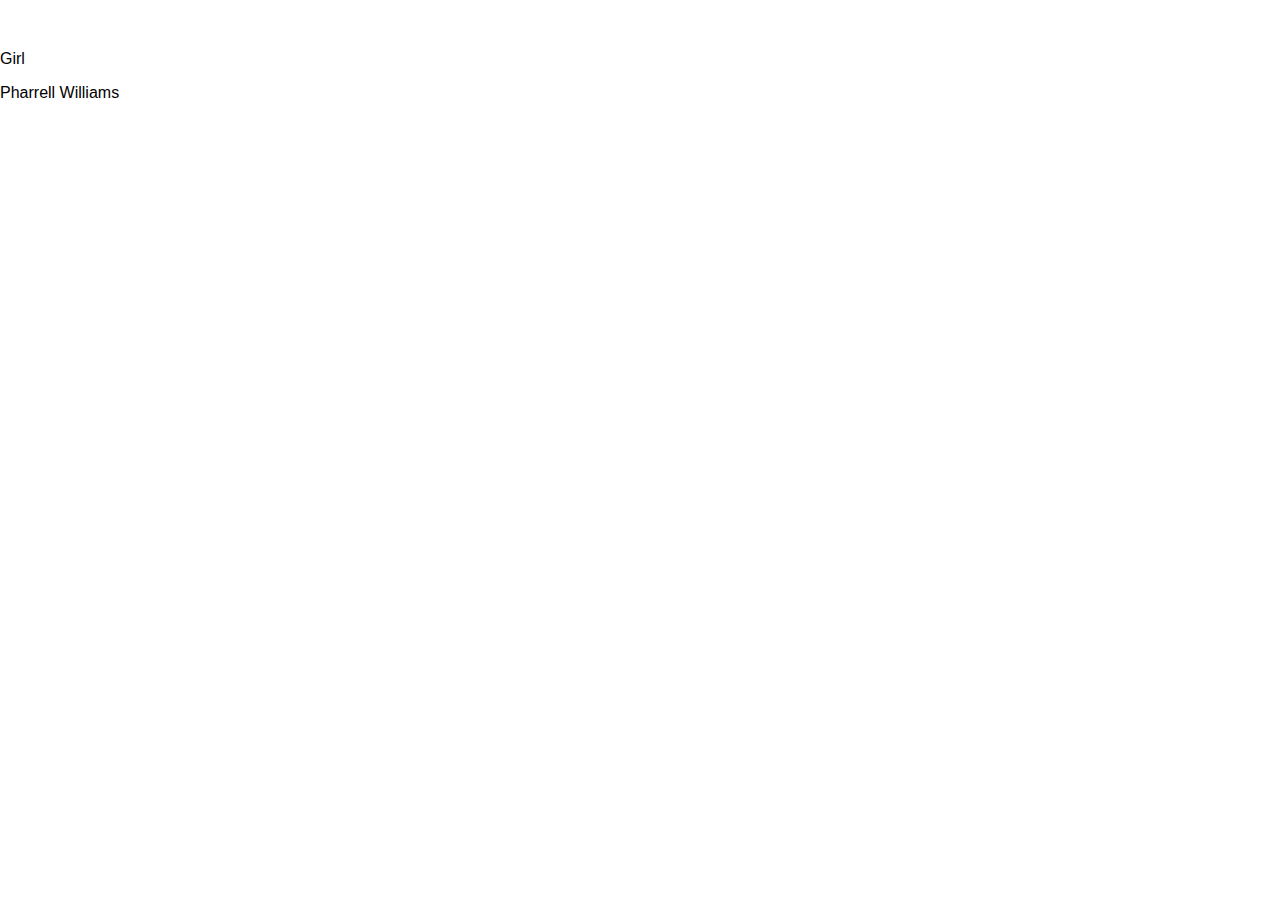
==== sfotipy/index.html @ 003063ea "agregado normalize" ====
<!DOCTYPE html>
<html lang="es">
<head>
	<meta charset="UTF-8">
	<title>Sfotipy</title>
	<link rel="stylesheet" href="css/estilos.css">
</head>
<body>
	<header class="header">
		
	</header>

	<section class="container">
		<article class="song">
			<figure class="image">
				<img src="" alt="">
			</figure>
			<p class="cancion">
				Girl
			</p>
			<p class="autor">
				Pharrell Williams
			</p>
		</article>	
	</section>
</body>
</html>
---- sfotipy/css/estilos.css ----
/* normalize.css v3.0.0 | MIT License | git.io/normalize */
html{font-family:sans-serif;-ms-text-size-adjust:100%;-webkit-text-size-adjust:100%}body{margin:0}article,aside,details,figcaption,figure,footer,header,hgroup,main,nav,section,summary{display:block}audio,canvas,progress,video{display:inline-block;vertical-align:baseline}audio:not([controls]){display:none;height:0}[hidden],template{display:none}a{background:transparent;}a:active,a:hover{outline:0}abbr[title]{border-bottom:1px dotted}b,strong{font-weight:bold}dfn{font-style:italic}h1{font-size:2em;margin:.67em 0}mark{background:#ff0;color:#000}small{font-size:80%}sub,sup{font-size:75%;line-height:0;position:relative;vertical-align:baseline}sup{top:-.5em}sub{bottom:-.25em}img{border:0}svg:not(:root){overflow:hidden}figure{margin:1em 40px}hr{-moz-box-sizing:content-box;box-sizing:content-box;height:0}pre{overflow:auto}code,kbd,pre,samp{font-family:monospace,monospace;font-size:1em}button,input,optgroup,select,textarea{color:inherit;font:inherit;margin:0}button{overflow:visible}button,select{text-transform:none}button,html input[type="button"],input[type="reset"],input[type="submit"]{-webkit-appearance:button;cursor:pointer}button[disabled],html input[disabled]{cursor:default}button::-moz-focus-inner,input::-moz-focus-inner{border:0;padding:0}input{line-height:normal}input[type="checkbox"],input[type="radio"]{box-sizing:border-box;padding:0}input[type="number"]::-webkit-inner-spin-button,input[type="number"]::-webkit-outer-spin-button{height:auto}input[type="search"]{-webkit-appearance:textfield;-moz-box-sizing:content-box;-webkit-box-sizing:content-box;box-sizing:content-box}input[type="search"]::-webkit-search-cancel-button,input[type="search"]::-webkit-search-decoration{-webkit-appearance:none}fieldset{border:1px solid #c0c0c0;margin:0 2px;padding:.35em .625em .75em}legend{border:0;padding:0}textarea{overflow:auto}optgroup{font-weight:bold}table{border-collapse:collapse;border-spacing:0}td,th{padding:0}h1{color:#008000}
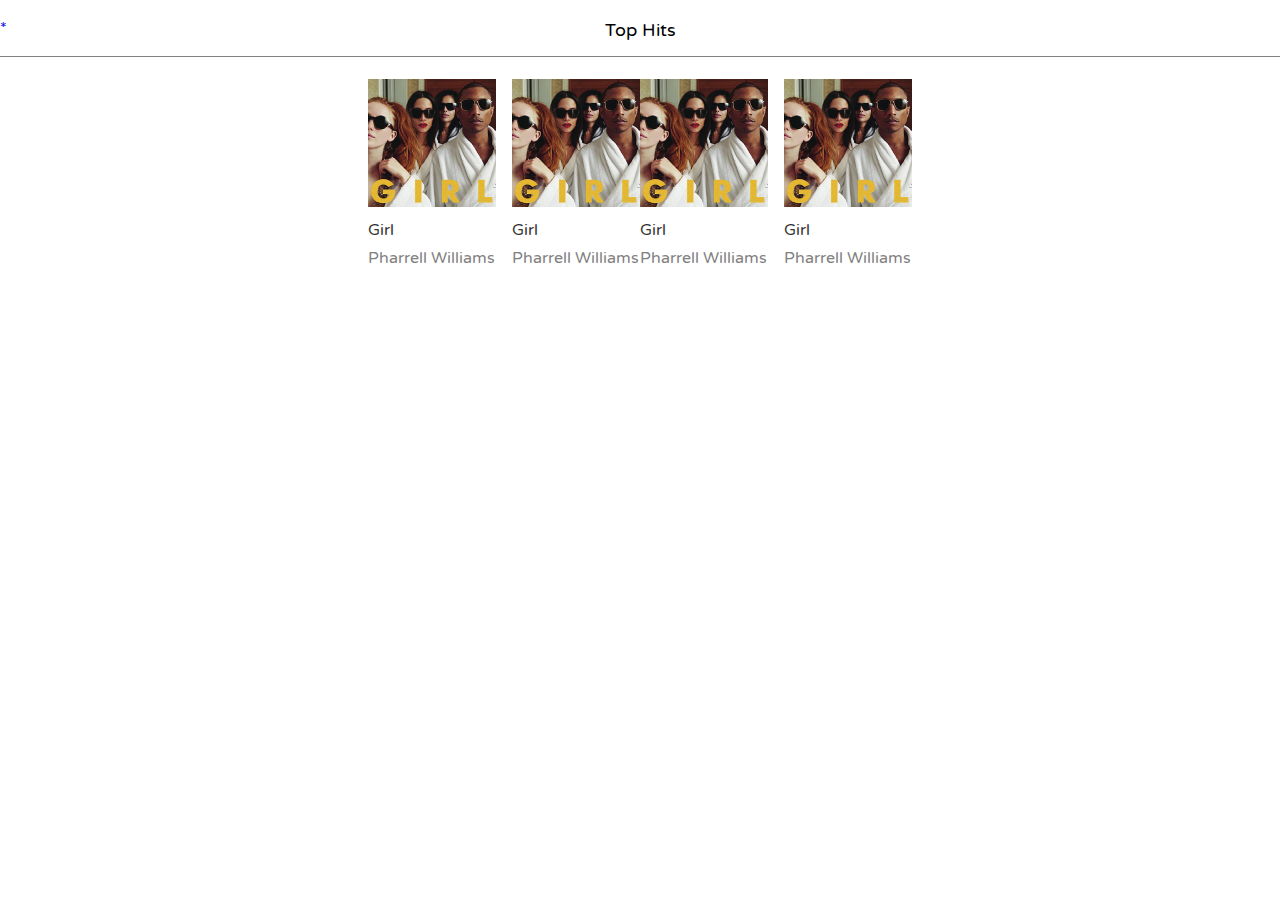
==== commit 0dab1b14: "primera parte maquetación" ====
--- a/sfotipy/index.html
+++ b/sfotipy/index.html
@@ -3,17 +3,45 @@
 <head>
 	<meta charset="UTF-8">
 	<title>Sfotipy</title>
+	<link href='http://fonts.googleapis.com/css?family=Varela+Round' rel='stylesheet' type='text/css'>
 	<link rel="stylesheet" href="css/estilos.css">
 </head>
 <body>
-	<header class="header">
-		
+	<header class="header relative border-bottom">
+		<a href="#" class="button-menu">*</a>
+		<nav class="menu">
+			<ul class="list">
+				<li class="item">
+					<a href="#">Top Hits</a>
+				</li>
+				<li class="item">
+					<a href="#">Top Hits</a>
+				</li>
+				<li class="item">
+					<a href="#">Top Hits</a>
+				</li>
+				<li class="item">
+					<a href="#">Top Hits</a>
+				</li>
+				<li class="item">
+					<a href="#">Top Hits</a>
+				</li>
+				<li class="item">
+					<a href="#">Top Hits</a>
+				</li>
+			</ul>
+		</nav>
+		<div class="title">
+			<span>
+				Top Hits
+			</span>
+		</div>
 	</header>
 
 	<section class="container">
 		<article class="song">
 			<figure class="image">
-				<img src="" alt="">
+				<img src="img/songs/test.jpg" width="128" height="128" alt="Girl Pharrell Williams">
 			</figure>
 			<p class="cancion">
 				Girl
@@ -22,6 +50,40 @@
 				Pharrell Williams
 			</p>
 		</article>	
+		<article class="song">
+			<figure class="image">
+				<img src="img/songs/test.jpg" width="128" height="128" alt="Girl Pharrell Williams">
+			</figure>
+			<p class="cancion">
+				Girl
+			</p>
+			<p class="autor">
+				Pharrell Williams
+			</p>
+		</article>	
+		<article class="song">
+			<figure class="image">
+				<img src="img/songs/test.jpg" width="128" height="128" alt="Girl Pharrell Williams">
+			</figure>
+			<p class="cancion">
+				Girl
+			</p>
+			<p class="autor">
+				Pharrell Williams
+			</p>
+		</article>
+		<article class="song">
+			<figure class="image">
+				<img src="img/songs/test.jpg" width="128" height="128" alt="Girl Pharrell Williams">
+			</figure>
+			<p class="cancion">
+				Girl
+			</p>
+			<p class="autor">
+				Pharrell Williams
+			</p>
+		</article>
+
 	</section>
 </body>
 </html>--- a/sfotipy/css/estilos.css
+++ b/sfotipy/css/estilos.css
@@ -1,2 +1,2 @@
 /* normalize.css v3.0.0 | MIT License | git.io/normalize */
-html{font-family:sans-serif;-ms-text-size-adjust:100%;-webkit-text-size-adjust:100%}body{margin:0}article,aside,details,figcaption,figure,footer,header,hgroup,main,nav,section,summary{display:block}audio,canvas,progress,video{display:inline-block;vertical-align:baseline}audio:not([controls]){display:none;height:0}[hidden],template{display:none}a{background:transparent;}a:active,a:hover{outline:0}abbr[title]{border-bottom:1px dotted}b,strong{font-weight:bold}dfn{font-style:italic}h1{font-size:2em;margin:.67em 0}mark{background:#ff0;color:#000}small{font-size:80%}sub,sup{font-size:75%;line-height:0;position:relative;vertical-align:baseline}sup{top:-.5em}sub{bottom:-.25em}img{border:0}svg:not(:root){overflow:hidden}figure{margin:1em 40px}hr{-moz-box-sizing:content-box;box-sizing:content-box;height:0}pre{overflow:auto}code,kbd,pre,samp{font-family:monospace,monospace;font-size:1em}button,input,optgroup,select,textarea{color:inherit;font:inherit;margin:0}button{overflow:visible}button,select{text-transform:none}button,html input[type="button"],input[type="reset"],input[type="submit"]{-webkit-appearance:button;cursor:pointer}button[disabled],html input[disabled]{cursor:default}button::-moz-focus-inner,input::-moz-focus-inner{border:0;padding:0}input{line-height:normal}input[type="checkbox"],input[type="radio"]{box-sizing:border-box;padding:0}input[type="number"]::-webkit-inner-spin-button,input[type="number"]::-webkit-outer-spin-button{height:auto}input[type="search"]{-webkit-appearance:textfield;-moz-box-sizing:content-box;-webkit-box-sizing:content-box;box-sizing:content-box}input[type="search"]::-webkit-search-cancel-button,input[type="search"]::-webkit-search-decoration{-webkit-appearance:none}fieldset{border:1px solid #c0c0c0;margin:0 2px;padding:.35em .625em .75em}legend{border:0;padding:0}textarea{overflow:auto}optgroup{font-weight:bold}table{border-collapse:collapse;border-spacing:0}td,th{padding:0}h1{color:#008000}+html{font-family:sans-serif;-ms-text-size-adjust:100%;-webkit-text-size-adjust:100%}body{margin:0}article,aside,details,figcaption,figure,footer,header,hgroup,main,nav,section,summary{display:block}audio,canvas,progress,video{display:inline-block;vertical-align:baseline}audio:not([controls]){display:none;height:0}[hidden],template{display:none}a{background:transparent;}a:active,a:hover{outline:0}abbr[title]{border-bottom:1px dotted}b,strong{font-weight:bold}dfn{font-style:italic}h1{font-size:2em;margin:.67em 0}mark{background:#ff0;color:#000}small{font-size:80%}sub,sup{font-size:75%;line-height:0;position:relative;vertical-align:baseline}sup{top:-.5em}sub{bottom:-.25em}img{border:0}svg:not(:root){overflow:hidden}figure{margin:1em 40px}hr{-moz-box-sizing:content-box;box-sizing:content-box;height:0}pre{overflow:auto}code,kbd,pre,samp{font-family:monospace,monospace;font-size:1em}button,input,optgroup,select,textarea{color:inherit;font:inherit;margin:0}button{overflow:visible}button,select{text-transform:none}button,html input[type="button"],input[type="reset"],input[type="submit"]{-webkit-appearance:button;cursor:pointer}button[disabled],html input[disabled]{cursor:default}button::-moz-focus-inner,input::-moz-focus-inner{border:0;padding:0}input{line-height:normal}input[type="checkbox"],input[type="radio"]{box-sizing:border-box;padding:0}input[type="number"]::-webkit-inner-spin-button,input[type="number"]::-webkit-outer-spin-button{height:auto}input[type="search"]{-webkit-appearance:textfield;-moz-box-sizing:content-box;-webkit-box-sizing:content-box;box-sizing:content-box}input[type="search"]::-webkit-search-cancel-button,input[type="search"]::-webkit-search-decoration{-webkit-appearance:none}fieldset{border:1px solid #c0c0c0;margin:0 2px;padding:.35em .625em .75em}legend{border:0;padding:0}textarea{overflow:auto}optgroup{font-weight:bold}table{border-collapse:collapse;border-spacing:0}td,th{padding:0}a{text-decoration:none}body{font-family:'Varela Round',sans-serif;font-size:16px}figure{margin:0}.button-menu{position:absolute;top:50%;margin-top:-10px}.container{font-size:0;padding:1.4rem;text-align:center}.border-bottom{border-bottom:1px solid #818181}.cancion{color:#333}.menu{display:none}.relative{position:relative}.autor{color:#818181}.header{height:3.5em;}.header .title{font-size:1.1em;line-height:3.5em;margin:0;text-align:center}.song{display:inline-block;font-size:1rem;margin-bottom:1em;margin-right:1em;text-align:left;width:8em;}.song:nth-child(even){margin-right:0}.song p{margin:.5em 0}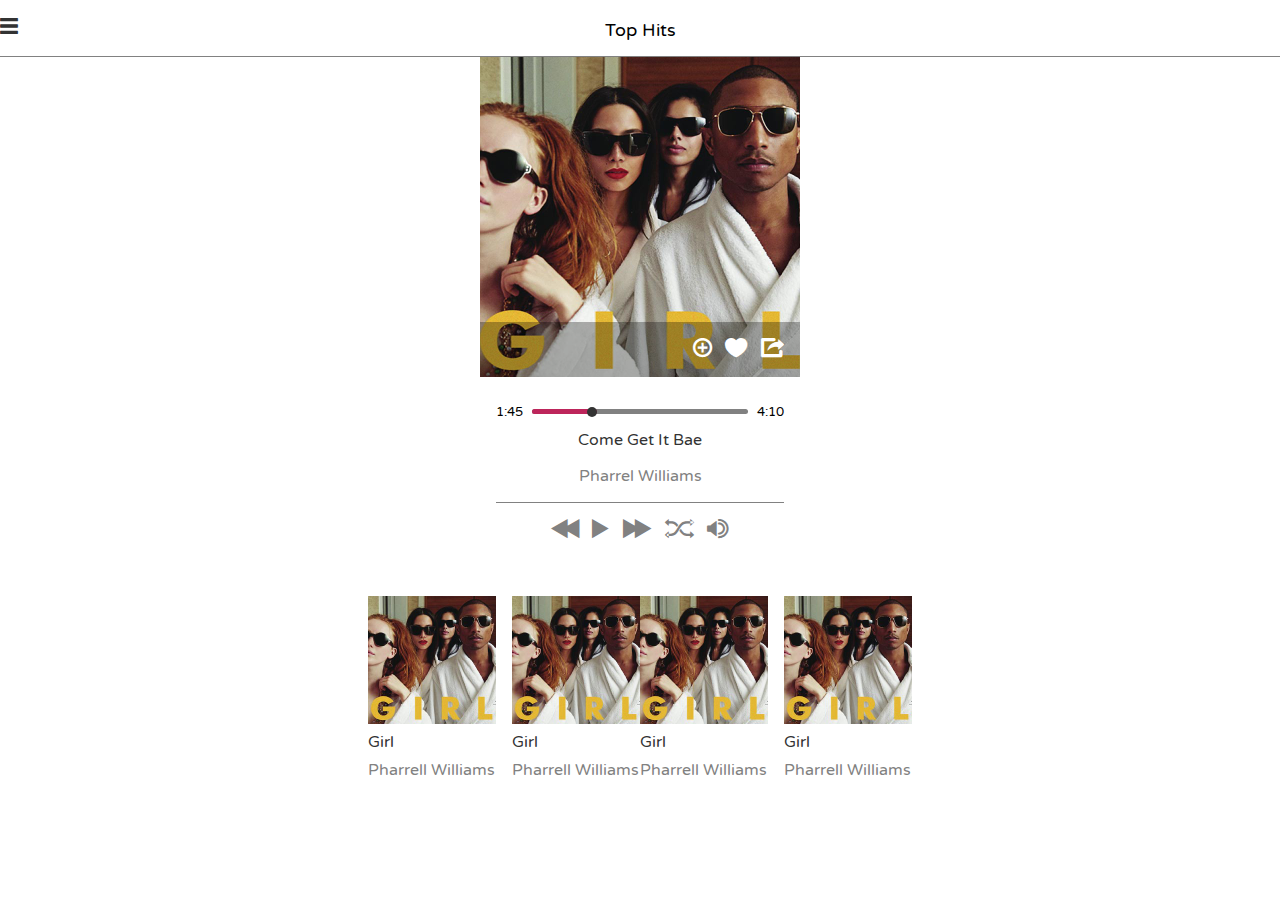
==== commit fbd1ca31: "terminada segunda parte" ====
--- a/sfotipy/index.html
+++ b/sfotipy/index.html
@@ -2,13 +2,14 @@
 <html lang="es">
 <head>
 	<meta charset="UTF-8">
+	<meta name="viewport" content="width=device-width, initial-scale=1, maximum-scale=1">
 	<title>Sfotipy</title>
 	<link href='http://fonts.googleapis.com/css?family=Varela+Round' rel='stylesheet' type='text/css'>
 	<link rel="stylesheet" href="css/estilos.css">
 </head>
 <body>
 	<header class="header relative border-bottom">
-		<a href="#" class="button-menu">*</a>
+		<a href="#" class="button-menu icon-menu"></a>
 		<nav class="menu">
 			<ul class="list">
 				<li class="item">
@@ -38,6 +39,44 @@
 		</div>
 	</header>
 
+	<section class="playing small center-block">
+		<figure class="image relative">
+			<img src="img/songs/test-playing.jpg" width="320" height="320" alt="Come Get It Bae Pharrel Williams">
+			<div class="actions padding right-text">
+				<a href="" class="action icon-add"></a>
+				<a href="" class="action icon-love"></a>
+				<a href="" class="action icon-share"></a>
+			</div>
+		</figure>
+		<div class="padding">
+			<div class="progress">
+				<span class="min">1:45</span>
+					<div class="total">
+						<div class="state">
+							<div class="circle">
+							
+							</div>
+						</div>
+					</div>
+					<span class="max">4:10</span>
+			</div>
+			<div class="description center-text border-bottom">
+				<p class="cancion">
+					Come Get It Bae
+				</p>
+				<p class="autor">
+					Pharrel Williams
+				</p>
+			</div>
+			<div class="play center-text padding-tb">
+				<a href="" class="action gray icon-prev"></a>
+				<a href="" class="action gray icon-play"></a>
+				<a href="" class="action gray icon-next"></a>
+				<a href="" class="action gray icon-random"></a>
+				<a href="" class="action gray icon-vol"></a>
+			</div>			
+		</div>
+	</section>
 	<section class="container">
 		<article class="song">
 			<figure class="image">
--- a/sfotipy/css/estilos.css
+++ b/sfotipy/css/estilos.css
@@ -1,2 +1,2 @@
 /* normalize.css v3.0.0 | MIT License | git.io/normalize */
-html{font-family:sans-serif;-ms-text-size-adjust:100%;-webkit-text-size-adjust:100%}body{margin:0}article,aside,details,figcaption,figure,footer,header,hgroup,main,nav,section,summary{display:block}audio,canvas,progress,video{display:inline-block;vertical-align:baseline}audio:not([controls]){display:none;height:0}[hidden],template{display:none}a{background:transparent;}a:active,a:hover{outline:0}abbr[title]{border-bottom:1px dotted}b,strong{font-weight:bold}dfn{font-style:italic}h1{font-size:2em;margin:.67em 0}mark{background:#ff0;color:#000}small{font-size:80%}sub,sup{font-size:75%;line-height:0;position:relative;vertical-align:baseline}sup{top:-.5em}sub{bottom:-.25em}img{border:0}svg:not(:root){overflow:hidden}figure{margin:1em 40px}hr{-moz-box-sizing:content-box;box-sizing:content-box;height:0}pre{overflow:auto}code,kbd,pre,samp{font-family:monospace,monospace;font-size:1em}button,input,optgroup,select,textarea{color:inherit;font:inherit;margin:0}button{overflow:visible}button,select{text-transform:none}button,html input[type="button"],input[type="reset"],input[type="submit"]{-webkit-appearance:button;cursor:pointer}button[disabled],html input[disabled]{cursor:default}button::-moz-focus-inner,input::-moz-focus-inner{border:0;padding:0}input{line-height:normal}input[type="checkbox"],input[type="radio"]{box-sizing:border-box;padding:0}input[type="number"]::-webkit-inner-spin-button,input[type="number"]::-webkit-outer-spin-button{height:auto}input[type="search"]{-webkit-appearance:textfield;-moz-box-sizing:content-box;-webkit-box-sizing:content-box;box-sizing:content-box}input[type="search"]::-webkit-search-cancel-button,input[type="search"]::-webkit-search-decoration{-webkit-appearance:none}fieldset{border:1px solid #c0c0c0;margin:0 2px;padding:.35em .625em .75em}legend{border:0;padding:0}textarea{overflow:auto}optgroup{font-weight:bold}table{border-collapse:collapse;border-spacing:0}td,th{padding:0}a{text-decoration:none}body{font-family:'Varela Round',sans-serif;font-size:16px}figure{margin:0}.button-menu{position:absolute;top:50%;margin-top:-10px}.container{font-size:0;padding:1.4rem;text-align:center}.border-bottom{border-bottom:1px solid #818181}.cancion{color:#333}.menu{display:none}.relative{position:relative}.autor{color:#818181}.header{height:3.5em;}.header .title{font-size:1.1em;line-height:3.5em;margin:0;text-align:center}.song{display:inline-block;font-size:1rem;margin-bottom:1em;margin-right:1em;text-align:left;width:8em;}.song:nth-child(even){margin-right:0}.song p{margin:.5em 0}+html{font-family:sans-serif;-ms-text-size-adjust:100%;-webkit-text-size-adjust:100%}body{margin:0}article,aside,details,figcaption,figure,footer,header,hgroup,main,nav,section,summary{display:block}audio,canvas,progress,video{display:inline-block;vertical-align:baseline}audio:not([controls]){display:none;height:0}[hidden],template{display:none}a{background:transparent;}a:active,a:hover{outline:0}abbr[title]{border-bottom:1px dotted}b,strong{font-weight:bold}dfn{font-style:italic}h1{font-size:2em;margin:.67em 0}mark{background:#ff0;color:#000}small{font-size:80%}sub,sup{font-size:75%;line-height:0;position:relative;vertical-align:baseline}sup{top:-.5em}sub{bottom:-.25em}img{border:0}svg:not(:root){overflow:hidden}figure{margin:1em 40px}hr{-moz-box-sizing:content-box;box-sizing:content-box;height:0}pre{overflow:auto}code,kbd,pre,samp{font-family:monospace,monospace;font-size:1em}button,input,optgroup,select,textarea{color:inherit;font:inherit;margin:0}button{overflow:visible}button,select{text-transform:none}button,html input[type="button"],input[type="reset"],input[type="submit"]{-webkit-appearance:button;cursor:pointer}button[disabled],html input[disabled]{cursor:default}button::-moz-focus-inner,input::-moz-focus-inner{border:0;padding:0}input{line-height:normal}input[type="checkbox"],input[type="radio"]{box-sizing:border-box;padding:0}input[type="number"]::-webkit-inner-spin-button,input[type="number"]::-webkit-outer-spin-button{height:auto}input[type="search"]{-webkit-appearance:textfield;-moz-box-sizing:content-box;-webkit-box-sizing:content-box;box-sizing:content-box}input[type="search"]::-webkit-search-cancel-button,input[type="search"]::-webkit-search-decoration{-webkit-appearance:none}fieldset{border:1px solid #c0c0c0;margin:0 2px;padding:.35em .625em .75em}legend{border:0;padding:0}textarea{overflow:auto}optgroup{font-weight:bold}table{border-collapse:collapse;border-spacing:0}td,th{padding:0}@font-face{font-family:'sfotipy';src:url("../fonts/sfotipy.eot?kt9bol");src:url("../fonts/sfotipy.eot?#iefixkt9bol") format('embedded-opentype'),url("../fonts/sfotipy.woff?kt9bol") format('woff'),url("../fonts/sfotipy.ttf?kt9bol") format('truetype'),url("../fonts/sfotipy.svg?kt9bol#sfotipy") format('svg');font-weight:normal;font-style:normal}[class^="icon-"],[class*=" icon-"]{font-family:'sfotipy';speak:none;font-style:normal;font-weight:normal;font-variant:normal;text-transform:none;line-height:1;-webkit-font-smoothing:antialiased;-moz-osx-font-smoothing:grayscale}.icon-mail:before{content:"\e60f"}.icon-sfotipy:before{content:"\e60d"}.icon-menu:before{content:"\e60e"}.icon-stop:before{content:"\e60c"}.icon-search:before{content:"\e600"}.icon-lock:before{content:"\e601"}.icon-user:before{content:"\e602"}.icon-share:before{content:"\e603"}.icon-random:before{content:"\e604"}.icon-love:before{content:"\e605"}.icon-add:before{content:"\e606"}.icon-mute:before{content:"\e607"}.icon-vol:before{content:"\e608"}.icon-play:before{content:"\e609"}.icon-next:before{content:"\e60a"}.icon-prev:before{content:"\e60b"}.icon-facebook:before{content:"\e610"}.icon-twitter:before{content:"\e611"}a{text-decoration:none}body{font-family:'Varela Round',sans-serif;font-size:16px}figure{margin:0}img{vertical-align:top}.button-menu{color:#333;margin-top:-10px;position:absolute;top:50%}.container{font-size:0;padding:1.4rem;text-align:center}.actions{position:absolute;bottom:0;right:0;left:0;background:rgba(0,0,0,0.3)}.action{color:#fff;font-size:1.2em;margin-right:.5em;}.action:last-child{margin-right:0}.action.gray{color:#818181}.border-bottom{border-bottom:1px solid #818181}.cancion{color:#333}.menu{display:none}.relative{position:relative}.padding{padding:1em}.padding-tb{padding:1em 0}.progress{margin:1em 0;position:relative;}.progress .min,.progress .max{font-size:.8em;position:absolute;top:-5px}.progress .min{left:0}.progress .max{right:0}.progress .total{background:#818181;border-radius:5px;height:5px;margin:0 auto;width:75%}.progress .state{height:5px;background:#bd255b;width:30%;border-radius:5px;position:relative;}.progress .state .circle{background:#333;border-radius:50%;height:10px;width:10px;position:absolute;right:0;top:-2px}.autor{color:#818181}.center-block{margin:0 auto}.center-text{text-align:center}.right-text{text-align:right}.header{height:3.5em;}.header .title{font-size:1.1em;line-height:3.5em;margin:0;text-align:center}.song{display:inline-block;font-size:1rem;margin-bottom:1em;margin-right:1em;text-align:left;width:8em;}.song:nth-child(even){margin-right:0}.song p{margin:.5em 0}.playing.small{width:20em}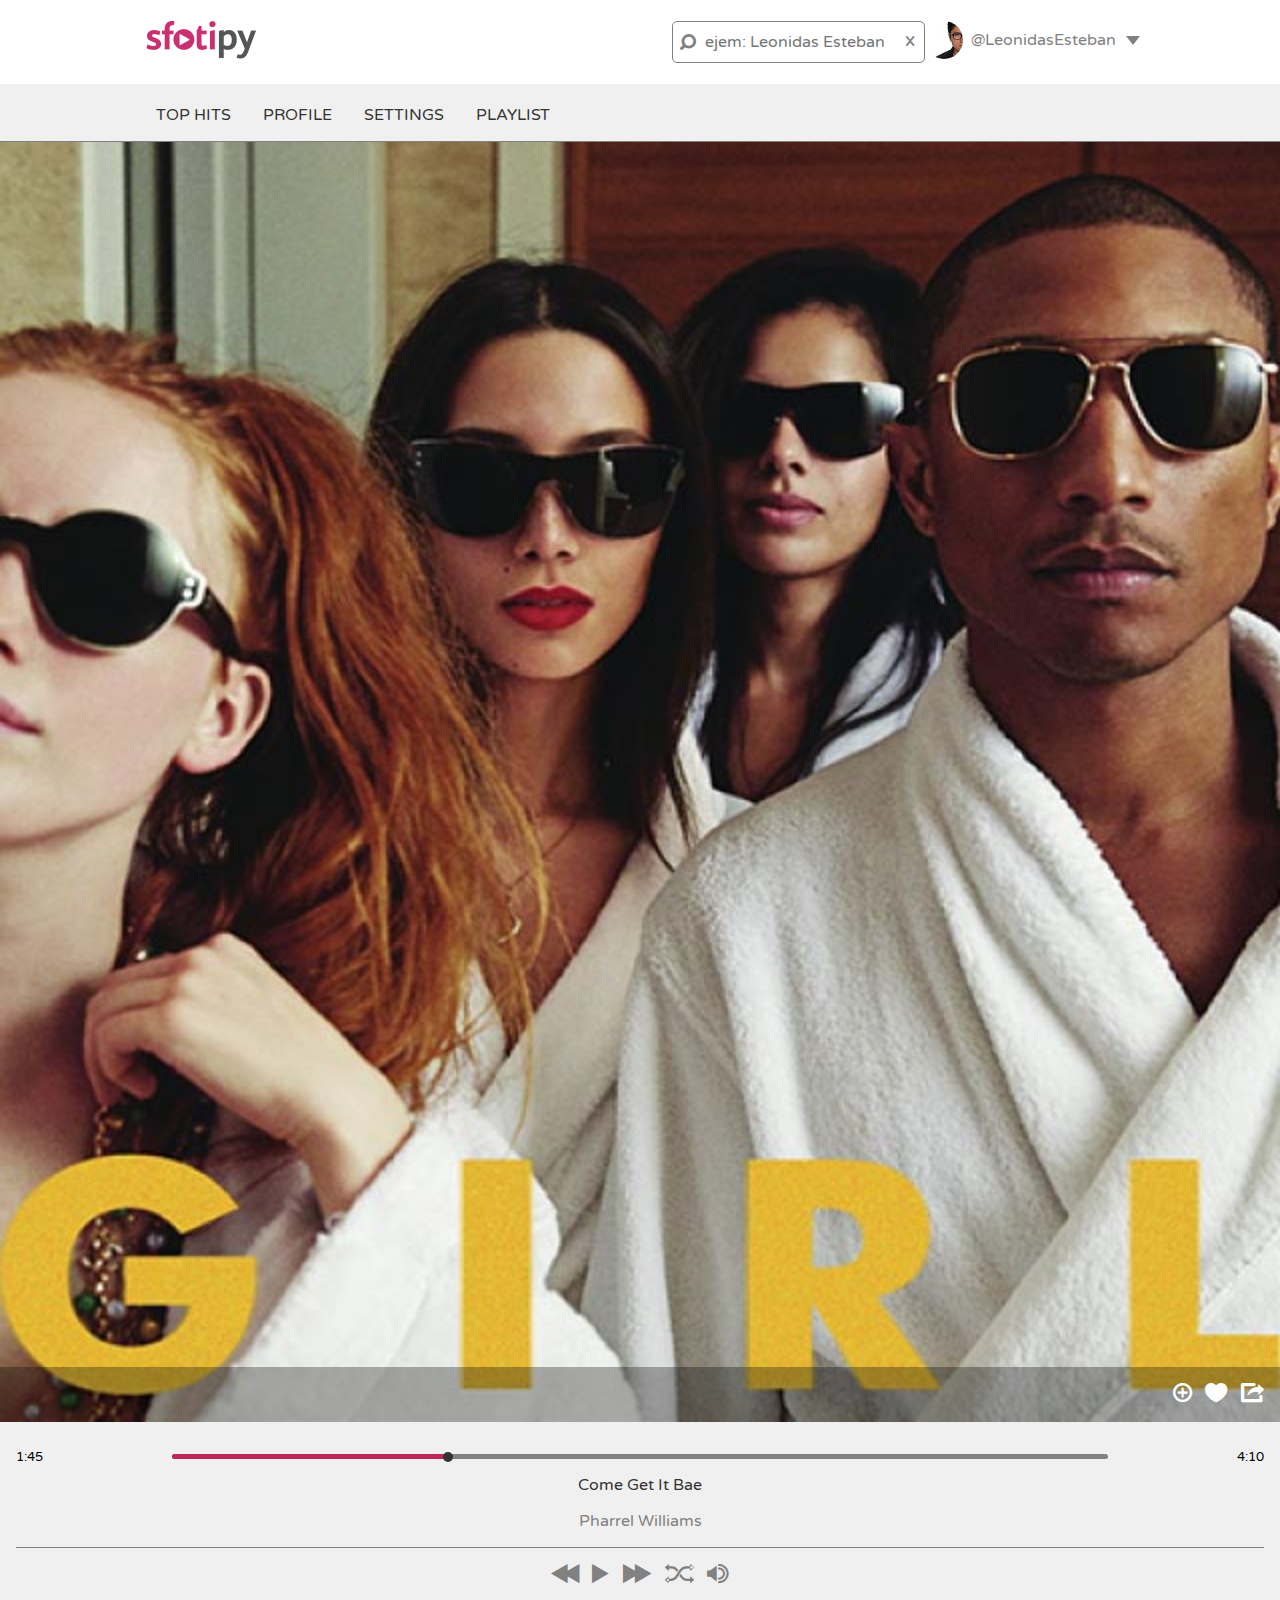
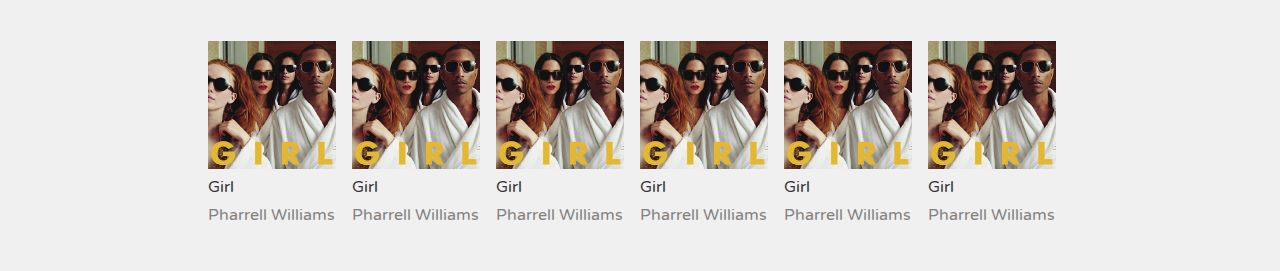
==== commit 2d8dd73f: "iconos" ====
--- a/sfotipy/index.html
+++ b/sfotipy/index.html
@@ -9,26 +9,43 @@
 </head>
 <body>
 	<header class="header relative border-bottom">
+		<div class="logo">
+			<div class="wrap center-block">
+				<figure class="image isotipo left">
+					<img src="img/logo.png" alt="Sfotipy"/>
+				</figure>
+				<div class="user right">
+					<figure class="avatar round left">
+						<img src="img/avatares/leonidas.jpg" alt="@LeonidasEsteban" width="38" height="38">
+					</figure>
+					<span class="left username">
+						@LeonidasEsteban
+					</span>
+						
+				</div>
+				<div class="search right">
+					<form action="" class="relative">
+					<span class="icon-search search-icon"></span>
+						<input type="text" placeholder="ejem: Leonidas Esteban" class="input">
+						<span class="close-icon">x</span>
+					</form>
+				</div>
+			</div>			
+		</div>
 		<a href="#" class="button-menu icon-menu"></a>
 		<nav class="menu">
-			<ul class="list">
+			<ul class="list center-block wrap">
 				<li class="item">
 					<a href="#">Top Hits</a>
 				</li>
 				<li class="item">
-					<a href="#">Top Hits</a>
+					<a href="#">Profile</a>
 				</li>
 				<li class="item">
-					<a href="#">Top Hits</a>
+					<a href="#">Settings</a>
 				</li>
 				<li class="item">
-					<a href="#">Top Hits</a>
-				</li>
-				<li class="item">
-					<a href="#">Top Hits</a>
-				</li>
-				<li class="item">
-					<a href="#">Top Hits</a>
+					<a href="#">Playlist</a>
 				</li>
 			</ul>
 		</nav>
@@ -39,7 +56,7 @@
 		</div>
 	</header>
 
-	<section class="playing small center-block">
+	<section class="playing small medium center-block">
 		<figure class="image relative">
 			<img src="img/songs/test-playing.jpg" width="320" height="320" alt="Come Get It Bae Pharrel Williams">
 			<div class="actions padding right-text">
@@ -77,6 +94,7 @@
 			</div>			
 		</div>
 	</section>
+
 	<section class="container">
 		<article class="song">
 			<figure class="image">
@@ -89,6 +107,28 @@
 				Pharrell Williams
 			</p>
 		</article>	
+		<article class="song">
+			<figure class="image">
+				<img src="img/songs/test.jpg" width="128" height="128" alt="Girl Pharrell Williams">
+			</figure>
+			<p class="cancion">
+				Girl
+			</p>
+			<p class="autor">
+				Pharrell Williams
+			</p>
+		</article>
+		<article class="song">
+			<figure class="image">
+				<img src="img/songs/test.jpg" width="128" height="128" alt="Girl Pharrell Williams">
+			</figure>
+			<p class="cancion">
+				Girl
+			</p>
+			<p class="autor">
+				Pharrell Williams
+			</p>
+		</article>
 		<article class="song">
 			<figure class="image">
 				<img src="img/songs/test.jpg" width="128" height="128" alt="Girl Pharrell Williams">
--- a/sfotipy/css/estilos.css
+++ b/sfotipy/css/estilos.css
@@ -1,2 +1,2 @@
 /* normalize.css v3.0.0 | MIT License | git.io/normalize */
-html{font-family:sans-serif;-ms-text-size-adjust:100%;-webkit-text-size-adjust:100%}body{margin:0}article,aside,details,figcaption,figure,footer,header,hgroup,main,nav,section,summary{display:block}audio,canvas,progress,video{display:inline-block;vertical-align:baseline}audio:not([controls]){display:none;height:0}[hidden],template{display:none}a{background:transparent;}a:active,a:hover{outline:0}abbr[title]{border-bottom:1px dotted}b,strong{font-weight:bold}dfn{font-style:italic}h1{font-size:2em;margin:.67em 0}mark{background:#ff0;color:#000}small{font-size:80%}sub,sup{font-size:75%;line-height:0;position:relative;vertical-align:baseline}sup{top:-.5em}sub{bottom:-.25em}img{border:0}svg:not(:root){overflow:hidden}figure{margin:1em 40px}hr{-moz-box-sizing:content-box;box-sizing:content-box;height:0}pre{overflow:auto}code,kbd,pre,samp{font-family:monospace,monospace;font-size:1em}button,input,optgroup,select,textarea{color:inherit;font:inherit;margin:0}button{overflow:visible}button,select{text-transform:none}button,html input[type="button"],input[type="reset"],input[type="submit"]{-webkit-appearance:button;cursor:pointer}button[disabled],html input[disabled]{cursor:default}button::-moz-focus-inner,input::-moz-focus-inner{border:0;padding:0}input{line-height:normal}input[type="checkbox"],input[type="radio"]{box-sizing:border-box;padding:0}input[type="number"]::-webkit-inner-spin-button,input[type="number"]::-webkit-outer-spin-button{height:auto}input[type="search"]{-webkit-appearance:textfield;-moz-box-sizing:content-box;-webkit-box-sizing:content-box;box-sizing:content-box}input[type="search"]::-webkit-search-cancel-button,input[type="search"]::-webkit-search-decoration{-webkit-appearance:none}fieldset{border:1px solid #c0c0c0;margin:0 2px;padding:.35em .625em .75em}legend{border:0;padding:0}textarea{overflow:auto}optgroup{font-weight:bold}table{border-collapse:collapse;border-spacing:0}td,th{padding:0}@font-face{font-family:'sfotipy';src:url("../fonts/sfotipy.eot?kt9bol");src:url("../fonts/sfotipy.eot?#iefixkt9bol") format('embedded-opentype'),url("../fonts/sfotipy.woff?kt9bol") format('woff'),url("../fonts/sfotipy.ttf?kt9bol") format('truetype'),url("../fonts/sfotipy.svg?kt9bol#sfotipy") format('svg');font-weight:normal;font-style:normal}[class^="icon-"],[class*=" icon-"]{font-family:'sfotipy';speak:none;font-style:normal;font-weight:normal;font-variant:normal;text-transform:none;line-height:1;-webkit-font-smoothing:antialiased;-moz-osx-font-smoothing:grayscale}.icon-mail:before{content:"\e60f"}.icon-sfotipy:before{content:"\e60d"}.icon-menu:before{content:"\e60e"}.icon-stop:before{content:"\e60c"}.icon-search:before{content:"\e600"}.icon-lock:before{content:"\e601"}.icon-user:before{content:"\e602"}.icon-share:before{content:"\e603"}.icon-random:before{content:"\e604"}.icon-love:before{content:"\e605"}.icon-add:before{content:"\e606"}.icon-mute:before{content:"\e607"}.icon-vol:before{content:"\e608"}.icon-play:before{content:"\e609"}.icon-next:before{content:"\e60a"}.icon-prev:before{content:"\e60b"}.icon-facebook:before{content:"\e610"}.icon-twitter:before{content:"\e611"}a{text-decoration:none}body{font-family:'Varela Round',sans-serif;font-size:16px}figure{margin:0}img{vertical-align:top}.button-menu{color:#333;margin-top:-10px;position:absolute;top:50%}.container{font-size:0;padding:1.4rem;text-align:center}.actions{position:absolute;bottom:0;right:0;left:0;background:rgba(0,0,0,0.3)}.action{color:#fff;font-size:1.2em;margin-right:.5em;}.action:last-child{margin-right:0}.action.gray{color:#818181}.border-bottom{border-bottom:1px solid #818181}.cancion{color:#333}.menu{display:none}.relative{position:relative}.padding{padding:1em}.padding-tb{padding:1em 0}.progress{margin:1em 0;position:relative;}.progress .min,.progress .max{font-size:.8em;position:absolute;top:-5px}.progress .min{left:0}.progress .max{right:0}.progress .total{background:#818181;border-radius:5px;height:5px;margin:0 auto;width:75%}.progress .state{height:5px;background:#bd255b;width:30%;border-radius:5px;position:relative;}.progress .state .circle{background:#333;border-radius:50%;height:10px;width:10px;position:absolute;right:0;top:-2px}.autor{color:#818181}.center-block{margin:0 auto}.center-text{text-align:center}.right-text{text-align:right}.header{height:3.5em;}.header .title{font-size:1.1em;line-height:3.5em;margin:0;text-align:center}.song{display:inline-block;font-size:1rem;margin-bottom:1em;margin-right:1em;text-align:left;width:8em;}.song:nth-child(even){margin-right:0}.song p{margin:.5em 0}.playing.small{width:20em}+html{font-family:sans-serif;-ms-text-size-adjust:100%;-webkit-text-size-adjust:100%}body{margin:0}article,aside,details,figcaption,figure,footer,header,hgroup,main,nav,section,summary{display:block}audio,canvas,progress,video{display:inline-block;vertical-align:baseline}audio:not([controls]){display:none;height:0}[hidden],template{display:none}a{background:transparent;}a:active,a:hover{outline:0}abbr[title]{border-bottom:1px dotted}b,strong{font-weight:bold}dfn{font-style:italic}h1{font-size:2em;margin:.67em 0}mark{background:#ff0;color:#000}small{font-size:80%}sub,sup{font-size:75%;line-height:0;position:relative;vertical-align:baseline}sup{top:-.5em}sub{bottom:-.25em}img{border:0}svg:not(:root){overflow:hidden}figure{margin:1em 40px}hr{-moz-box-sizing:content-box;box-sizing:content-box;height:0}pre{overflow:auto}code,kbd,pre,samp{font-family:monospace,monospace;font-size:1em}button,input,optgroup,select,textarea{color:inherit;font:inherit;margin:0}button{overflow:visible}button,select{text-transform:none}button,html input[type="button"],input[type="reset"],input[type="submit"]{-webkit-appearance:button;cursor:pointer}button[disabled],html input[disabled]{cursor:default}button::-moz-focus-inner,input::-moz-focus-inner{border:0;padding:0}input{line-height:normal}input[type="checkbox"],input[type="radio"]{box-sizing:border-box;padding:0}input[type="number"]::-webkit-inner-spin-button,input[type="number"]::-webkit-outer-spin-button{height:auto}input[type="search"]{-webkit-appearance:textfield;-moz-box-sizing:content-box;-webkit-box-sizing:content-box;box-sizing:content-box}input[type="search"]::-webkit-search-cancel-button,input[type="search"]::-webkit-search-decoration{-webkit-appearance:none}fieldset{border:1px solid #c0c0c0;margin:0 2px;padding:.35em .625em .75em}legend{border:0;padding:0}textarea{overflow:auto}optgroup{font-weight:bold}table{border-collapse:collapse;border-spacing:0}td,th{padding:0}@font-face{font-family:'sfotipy';src:url("../fonts/sfotipy.eot?kt9bol");src:url("../fonts/sfotipy.eot?#iefixkt9bol") format('embedded-opentype'),url("../fonts/sfotipy.woff?kt9bol") format('woff'),url("../fonts/sfotipy.ttf?kt9bol") format('truetype'),url("../fonts/sfotipy.svg?kt9bol#sfotipy") format('svg');font-weight:normal;font-style:normal}[class^="icon-"],[class*=" icon-"]{font-family:'sfotipy';speak:none;font-style:normal;font-weight:normal;font-variant:normal;text-transform:none;line-height:1;-webkit-font-smoothing:antialiased;-moz-osx-font-smoothing:grayscale}.icon-mail:before{content:"\e60f"}.icon-sfotipy:before{content:"\e60d"}.icon-menu:before{content:"\e60e"}.icon-stop:before{content:"\e60c"}.icon-search:before{content:"\e600"}.icon-lock:before{content:"\e601"}.icon-user:before{content:"\e602"}.icon-share:before{content:"\e603"}.icon-random:before{content:"\e604"}.icon-love:before{content:"\e605"}.icon-add:before{content:"\e606"}.icon-mute:before{content:"\e607"}.icon-vol:before{content:"\e608"}.icon-play:before{content:"\e609"}.icon-next:before{content:"\e60a"}.icon-prev:before{content:"\e60b"}.icon-facebook:before{content:"\e610"}.icon-twitter:before{content:"\e611"}a{text-decoration:none}body{font-family:'Varela Round',sans-serif;font-size:16px}figure{margin:0}img{vertical-align:top}ul{margin:0;padding:0}.button-menu{color:#333;margin-top:-10px;position:absolute;top:50%}.container{font-size:0;padding:1.4rem;text-align:center}.actions{position:absolute;bottom:0;right:0;left:0;background:rgba(0,0,0,0.3)}.action{color:#fff;font-size:1.2em;margin-right:.5em;}.action:last-child{margin-right:0}.action.gray{color:#818181}.border-bottom{border-bottom:1px solid #818181}.cancion{color:#333}.menu{display:none}.relative{position:relative}.padding{padding:1em}.padding-tb{padding:1em 0}.progress{margin:1em 0;position:relative;}.progress .min,.progress .max{font-size:.8em;position:absolute;top:-5px}.progress .min{left:0}.progress .max{right:0}.progress .total{background:#818181;border-radius:5px;height:5px;margin:0 auto;width:75%}.progress .state{height:5px;background:#bd255b;width:30%;border-radius:5px;position:relative;}.progress .state .circle{background:#333;border-radius:50%;height:10px;width:10px;position:absolute;right:0;top:-2px}.autor{color:#818181}.center-block{margin:0 auto}.wrap{width:1000px}.round{border-radius:50%;overflow:hidden}.center-text{text-align:center}.right-text{text-align:right}.header{height:3.5em;}.header .title{font-size:1.1em;line-height:3.5em;margin:0;text-align:center}.left{float:left}.right{float:right}.song{display:inline-block;font-size:1rem;margin-bottom:1em;margin-right:1em;text-align:left;width:8em;}.song:nth-child(even){margin-right:0}.song p{margin:.5em 0}.playing.small{width:20em}.input{border:1px solid #818181;height:2.5em;border-radius:5px;padding:0 1em 0 2em}.search-icon{position:absolute;left:.5em;top:.8em;color:#818181}.close-icon{position:absolute;top:.4em;color:#818181;right:.5em;font-size:1.2em}@media screen and (min-width:480px){.song:nth-child(even){margin-right:1em}.image img{width:100%;height:auto}.playing.medium{width:auto}}@media screen and (min-width:1000px){body{background:#f0f0f0;}body .button-menu{display:none}body .menu{display:block;background:#f0f0f0;overflow:hidden;}body .menu .item{float:left;list-style:none;}body .menu .item a{color:#333;display:block;padding:1em;text-transform:uppercase;border-top:5px solid transparent;}body .menu .item a:hover{border-top:5px solid #818181}body .header{height:auto;}body .header .title{display:none}body .isotipo{width:122px}body .logo{padding:1.3em 0;overflow:hidden;background:#fff}body .avatar{width:38px;height:38px}body .username{color:#818181;position:relative;top:9px;margin-left:.5em;}body .username:after{border-left:7px solid transparent;border-right:7px solid transparent;border-top:9px solid #818181;content:"";display:inline-block;margin-left:.4em}}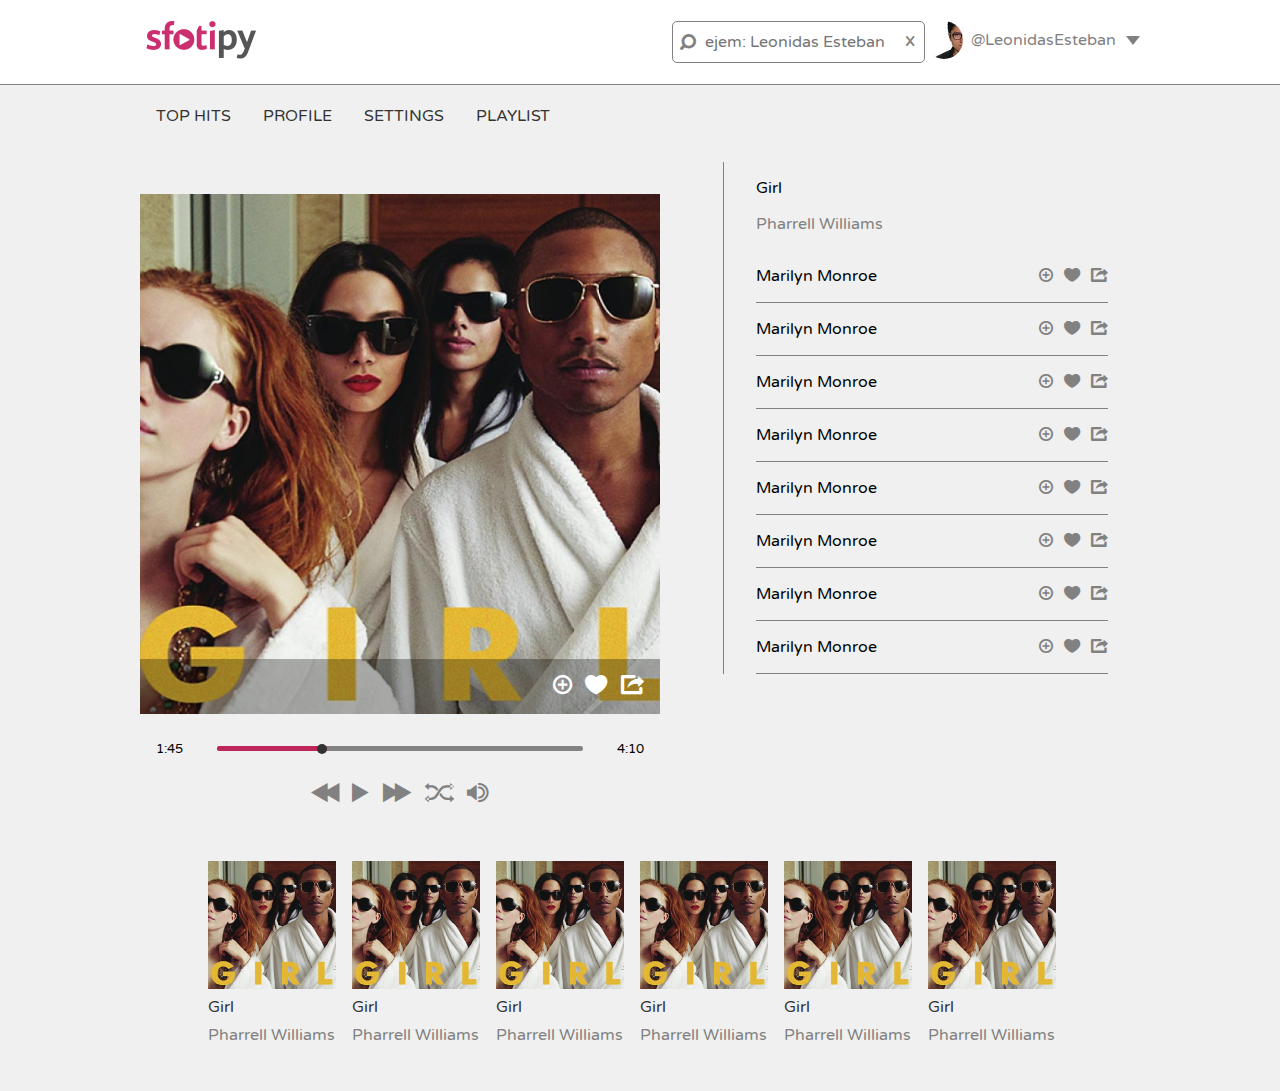
==== commit f740dda2: "terminado desktop" ====
--- a/sfotipy/index.html
+++ b/sfotipy/index.html
@@ -56,42 +56,134 @@
 		</div>
 	</header>
 
-	<section class="playing small medium center-block">
-		<figure class="image relative">
-			<img src="img/songs/test-playing.jpg" width="320" height="320" alt="Come Get It Bae Pharrel Williams">
-			<div class="actions padding right-text">
-				<a href="" class="action icon-add"></a>
-				<a href="" class="action icon-love"></a>
-				<a href="" class="action icon-share"></a>
-			</div>
-		</figure>
-		<div class="padding">
-			<div class="progress">
-				<span class="min">1:45</span>
-					<div class="total">
-						<div class="state">
-							<div class="circle">
-							
+	<section class="playing small medium large">
+		<div class="music">
+			<figure class="image relative">
+				<img src="img/songs/test-playing.jpg" width="320" height="320" alt="Come Get It Bae Pharrel Williams">
+				<div class="actions padding right-text">
+					<a href="" class="action icon-add"></a>
+					<a href="" class="action icon-love"></a>
+					<a href="" class="action icon-share"></a>
+				</div>
+			</figure>
+			<div class="padding">
+				<div class="progress">
+					<span class="min">1:45</span>
+						<div class="total">
+							<div class="state">
+								<div class="circle">
+								
+								</div>
 							</div>
 						</div>
-					</div>
-					<span class="max">4:10</span>
-			</div>
-			<div class="description center-text border-bottom">
-				<p class="cancion">
-					Come Get It Bae
-				</p>
-				<p class="autor">
-					Pharrel Williams
-				</p>
-			</div>
-			<div class="play center-text padding-tb">
-				<a href="" class="action gray icon-prev"></a>
-				<a href="" class="action gray icon-play"></a>
-				<a href="" class="action gray icon-next"></a>
-				<a href="" class="action gray icon-random"></a>
-				<a href="" class="action gray icon-vol"></a>
+						<span class="max">4:10</span>
+				</div>
+				<div class="description center-text border-bottom">
+					<p class="cancion">
+						Come Get It Bae
+					</p>
+					<p class="autor">
+						Pharrel Williams
+					</p>
+				</div>
+				<div class="play center-text padding-tb">
+					<a href="" class="action gray icon-prev"></a>
+					<a href="" class="action gray icon-play"></a>
+					<a href="" class="action gray icon-next"></a>
+					<a href="" class="action gray icon-random"></a>
+					<a href="" class="action gray icon-vol"></a>
+				</div>			
 			</div>			
+		</div>
+		<div class="playlist right">
+			<p class="name">
+				Girl
+			</p>
+			<p class="autor">
+				Pharrell Williams
+			</p>
+			<ul class="list">
+				<li class="item border-bottom">
+					<span>
+						Marilyn Monroe
+					</span>
+					<span class="right">
+						<a href="" class="action icon-add gray"></a>
+						<a href="" class="action icon-love gray"></a>
+						<a href="" class="action icon-share gray"></a>
+					</span>
+				</li>
+				<li class="item border-bottom">
+					<span>
+						Marilyn Monroe
+					</span>
+					<span class="right">
+						<a href="" class="action icon-add gray"></a>
+						<a href="" class="action icon-love gray"></a>
+						<a href="" class="action icon-share gray"></a>
+					</span>
+				</li>
+				<li class="item border-bottom">
+					<span>
+						Marilyn Monroe
+					</span>
+					<span class="right">
+						<a href="" class="action icon-add gray"></a>
+						<a href="" class="action icon-love gray"></a>
+						<a href="" class="action icon-share gray"></a>
+					</span>
+				</li>
+				<li class="item border-bottom">
+					<span>
+						Marilyn Monroe
+					</span>
+					<span class="right">
+						<a href="" class="action icon-add gray"></a>
+						<a href="" class="action icon-love gray"></a>
+						<a href="" class="action icon-share gray"></a>
+					</span>
+				</li>
+				<li class="item border-bottom">
+					<span>
+						Marilyn Monroe
+					</span>
+					<span class="right">
+						<a href="" class="action icon-add gray"></a>
+						<a href="" class="action icon-love gray"></a>
+						<a href="" class="action icon-share gray"></a>
+					</span>
+				</li>
+				<li class="item border-bottom">
+					<span>
+						Marilyn Monroe
+					</span>
+					<span class="right">
+						<a href="" class="action icon-add gray"></a>
+						<a href="" class="action icon-love gray"></a>
+						<a href="" class="action icon-share gray"></a>
+					</span>
+				</li>
+				<li class="item border-bottom">
+					<span>
+						Marilyn Monroe
+					</span>
+					<span class="right">
+						<a href="" class="action icon-add gray"></a>
+						<a href="" class="action icon-love gray"></a>
+						<a href="" class="action icon-share gray"></a>
+					</span>
+				</li>
+				<li class="item border-bottom">
+					<span>
+						Marilyn Monroe
+					</span>
+					<span class="right">
+						<a href="" class="action icon-add gray"></a>
+						<a href="" class="action icon-love gray"></a>
+						<a href="" class="action icon-share gray"></a>
+					</span>
+				</li>
+			</ul>
 		</div>
 	</section>
 
--- a/sfotipy/css/estilos.css
+++ b/sfotipy/css/estilos.css
@@ -1,2 +1,2 @@
 /* normalize.css v3.0.0 | MIT License | git.io/normalize */
-html{font-family:sans-serif;-ms-text-size-adjust:100%;-webkit-text-size-adjust:100%}body{margin:0}article,aside,details,figcaption,figure,footer,header,hgroup,main,nav,section,summary{display:block}audio,canvas,progress,video{display:inline-block;vertical-align:baseline}audio:not([controls]){display:none;height:0}[hidden],template{display:none}a{background:transparent;}a:active,a:hover{outline:0}abbr[title]{border-bottom:1px dotted}b,strong{font-weight:bold}dfn{font-style:italic}h1{font-size:2em;margin:.67em 0}mark{background:#ff0;color:#000}small{font-size:80%}sub,sup{font-size:75%;line-height:0;position:relative;vertical-align:baseline}sup{top:-.5em}sub{bottom:-.25em}img{border:0}svg:not(:root){overflow:hidden}figure{margin:1em 40px}hr{-moz-box-sizing:content-box;box-sizing:content-box;height:0}pre{overflow:auto}code,kbd,pre,samp{font-family:monospace,monospace;font-size:1em}button,input,optgroup,select,textarea{color:inherit;font:inherit;margin:0}button{overflow:visible}button,select{text-transform:none}button,html input[type="button"],input[type="reset"],input[type="submit"]{-webkit-appearance:button;cursor:pointer}button[disabled],html input[disabled]{cursor:default}button::-moz-focus-inner,input::-moz-focus-inner{border:0;padding:0}input{line-height:normal}input[type="checkbox"],input[type="radio"]{box-sizing:border-box;padding:0}input[type="number"]::-webkit-inner-spin-button,input[type="number"]::-webkit-outer-spin-button{height:auto}input[type="search"]{-webkit-appearance:textfield;-moz-box-sizing:content-box;-webkit-box-sizing:content-box;box-sizing:content-box}input[type="search"]::-webkit-search-cancel-button,input[type="search"]::-webkit-search-decoration{-webkit-appearance:none}fieldset{border:1px solid #c0c0c0;margin:0 2px;padding:.35em .625em .75em}legend{border:0;padding:0}textarea{overflow:auto}optgroup{font-weight:bold}table{border-collapse:collapse;border-spacing:0}td,th{padding:0}@font-face{font-family:'sfotipy';src:url("../fonts/sfotipy.eot?kt9bol");src:url("../fonts/sfotipy.eot?#iefixkt9bol") format('embedded-opentype'),url("../fonts/sfotipy.woff?kt9bol") format('woff'),url("../fonts/sfotipy.ttf?kt9bol") format('truetype'),url("../fonts/sfotipy.svg?kt9bol#sfotipy") format('svg');font-weight:normal;font-style:normal}[class^="icon-"],[class*=" icon-"]{font-family:'sfotipy';speak:none;font-style:normal;font-weight:normal;font-variant:normal;text-transform:none;line-height:1;-webkit-font-smoothing:antialiased;-moz-osx-font-smoothing:grayscale}.icon-mail:before{content:"\e60f"}.icon-sfotipy:before{content:"\e60d"}.icon-menu:before{content:"\e60e"}.icon-stop:before{content:"\e60c"}.icon-search:before{content:"\e600"}.icon-lock:before{content:"\e601"}.icon-user:before{content:"\e602"}.icon-share:before{content:"\e603"}.icon-random:before{content:"\e604"}.icon-love:before{content:"\e605"}.icon-add:before{content:"\e606"}.icon-mute:before{content:"\e607"}.icon-vol:before{content:"\e608"}.icon-play:before{content:"\e609"}.icon-next:before{content:"\e60a"}.icon-prev:before{content:"\e60b"}.icon-facebook:before{content:"\e610"}.icon-twitter:before{content:"\e611"}a{text-decoration:none}body{font-family:'Varela Round',sans-serif;font-size:16px}figure{margin:0}img{vertical-align:top}ul{margin:0;padding:0}.button-menu{color:#333;margin-top:-10px;position:absolute;top:50%}.container{font-size:0;padding:1.4rem;text-align:center}.actions{position:absolute;bottom:0;right:0;left:0;background:rgba(0,0,0,0.3)}.action{color:#fff;font-size:1.2em;margin-right:.5em;}.action:last-child{margin-right:0}.action.gray{color:#818181}.border-bottom{border-bottom:1px solid #818181}.cancion{color:#333}.menu{display:none}.relative{position:relative}.padding{padding:1em}.padding-tb{padding:1em 0}.progress{margin:1em 0;position:relative;}.progress .min,.progress .max{font-size:.8em;position:absolute;top:-5px}.progress .min{left:0}.progress .max{right:0}.progress .total{background:#818181;border-radius:5px;height:5px;margin:0 auto;width:75%}.progress .state{height:5px;background:#bd255b;width:30%;border-radius:5px;position:relative;}.progress .state .circle{background:#333;border-radius:50%;height:10px;width:10px;position:absolute;right:0;top:-2px}.autor{color:#818181}.center-block{margin:0 auto}.wrap{width:1000px}.round{border-radius:50%;overflow:hidden}.center-text{text-align:center}.right-text{text-align:right}.header{height:3.5em;}.header .title{font-size:1.1em;line-height:3.5em;margin:0;text-align:center}.left{float:left}.right{float:right}.song{display:inline-block;font-size:1rem;margin-bottom:1em;margin-right:1em;text-align:left;width:8em;}.song:nth-child(even){margin-right:0}.song p{margin:.5em 0}.playing.small{width:20em}.input{border:1px solid #818181;height:2.5em;border-radius:5px;padding:0 1em 0 2em}.search-icon{position:absolute;left:.5em;top:.8em;color:#818181}.close-icon{position:absolute;top:.4em;color:#818181;right:.5em;font-size:1.2em}@media screen and (min-width:480px){.song:nth-child(even){margin-right:1em}.image img{width:100%;height:auto}.playing.medium{width:auto}}@media screen and (min-width:1000px){body{background:#f0f0f0;}body .button-menu{display:none}body .menu{display:block;background:#f0f0f0;overflow:hidden;}body .menu .item{float:left;list-style:none;}body .menu .item a{color:#333;display:block;padding:1em;text-transform:uppercase;border-top:5px solid transparent;}body .menu .item a:hover{border-top:5px solid #818181}body .header{height:auto;}body .header .title{display:none}body .isotipo{width:122px}body .logo{padding:1.3em 0;overflow:hidden;background:#fff}body .avatar{width:38px;height:38px}body .username{color:#818181;position:relative;top:9px;margin-left:.5em;}body .username:after{border-left:7px solid transparent;border-right:7px solid transparent;border-top:9px solid #818181;content:"";display:inline-block;margin-left:.4em}}+html{font-family:sans-serif;-ms-text-size-adjust:100%;-webkit-text-size-adjust:100%}body{margin:0}article,aside,details,figcaption,figure,footer,header,hgroup,main,nav,section,summary{display:block}audio,canvas,progress,video{display:inline-block;vertical-align:baseline}audio:not([controls]){display:none;height:0}[hidden],template{display:none}a{background:transparent;}a:active,a:hover{outline:0}abbr[title]{border-bottom:1px dotted}b,strong{font-weight:bold}dfn{font-style:italic}h1{font-size:2em;margin:.67em 0}mark{background:#ff0;color:#000}small{font-size:80%}sub,sup{font-size:75%;line-height:0;position:relative;vertical-align:baseline}sup{top:-.5em}sub{bottom:-.25em}img{border:0}svg:not(:root){overflow:hidden}figure{margin:1em 40px}hr{-moz-box-sizing:content-box;box-sizing:content-box;height:0}pre{overflow:auto}code,kbd,pre,samp{font-family:monospace,monospace;font-size:1em}button,input,optgroup,select,textarea{color:inherit;font:inherit;margin:0}button{overflow:visible}button,select{text-transform:none}button,html input[type="button"],input[type="reset"],input[type="submit"]{-webkit-appearance:button;cursor:pointer}button[disabled],html input[disabled]{cursor:default}button::-moz-focus-inner,input::-moz-focus-inner{border:0;padding:0}input{line-height:normal}input[type="checkbox"],input[type="radio"]{box-sizing:border-box;padding:0}input[type="number"]::-webkit-inner-spin-button,input[type="number"]::-webkit-outer-spin-button{height:auto}input[type="search"]{-webkit-appearance:textfield;-moz-box-sizing:content-box;-webkit-box-sizing:content-box;box-sizing:content-box}input[type="search"]::-webkit-search-cancel-button,input[type="search"]::-webkit-search-decoration{-webkit-appearance:none}fieldset{border:1px solid #c0c0c0;margin:0 2px;padding:.35em .625em .75em}legend{border:0;padding:0}textarea{overflow:auto}optgroup{font-weight:bold}table{border-collapse:collapse;border-spacing:0}td,th{padding:0}@font-face{font-family:'sfotipy';src:url("../fonts/sfotipy.eot?kt9bol");src:url("../fonts/sfotipy.eot?#iefixkt9bol") format('embedded-opentype'),url("../fonts/sfotipy.woff?kt9bol") format('woff'),url("../fonts/sfotipy.ttf?kt9bol") format('truetype'),url("../fonts/sfotipy.svg?kt9bol#sfotipy") format('svg');font-weight:normal;font-style:normal}[class^="icon-"],[class*=" icon-"]{font-family:'sfotipy';speak:none;font-style:normal;font-weight:normal;font-variant:normal;text-transform:none;line-height:1;-webkit-font-smoothing:antialiased;-moz-osx-font-smoothing:grayscale}.icon-mail:before{content:"\e60f"}.icon-sfotipy:before{content:"\e60d"}.icon-menu:before{content:"\e60e"}.icon-stop:before{content:"\e60c"}.icon-search:before{content:"\e600"}.icon-lock:before{content:"\e601"}.icon-user:before{content:"\e602"}.icon-share:before{content:"\e603"}.icon-random:before{content:"\e604"}.icon-love:before{content:"\e605"}.icon-add:before{content:"\e606"}.icon-mute:before{content:"\e607"}.icon-vol:before{content:"\e608"}.icon-play:before{content:"\e609"}.icon-next:before{content:"\e60a"}.icon-prev:before{content:"\e60b"}.icon-facebook:before{content:"\e610"}.icon-twitter:before{content:"\e611"}a{text-decoration:none}body{font-family:'Varela Round',sans-serif;font-size:16px}figure{margin:0}img{vertical-align:top}ul{margin:0;padding:0}.button-menu{color:#333;margin-top:-10px;position:absolute;top:50%}.container{font-size:0;padding:1.4rem;text-align:center}.actions{position:absolute;bottom:0;right:0;left:0;background:rgba(0,0,0,0.3)}.action{color:#fff;font-size:1.2em;margin-right:.5em;}.action:last-child{margin-right:0}.action.gray{color:#818181}.border-bottom{border-bottom:1px solid #818181}.cancion{color:#333}.menu{display:none}.relative{position:relative}.padding{padding:1em}.padding-tb{padding:1em 0}.progress{margin:1em 0;position:relative;}.progress .min,.progress .max{font-size:.8em;position:absolute;top:-5px}.progress .min{left:0}.progress .max{right:0}.progress .total{background:#818181;border-radius:5px;height:5px;margin:0 auto;width:75%}.progress .state{height:5px;background:#bd255b;width:30%;border-radius:5px;position:relative;}.progress .state .circle{background:#333;border-radius:50%;height:10px;width:10px;position:absolute;right:0;top:-2px}.autor{color:#818181}.center-block{margin:0 auto}.wrap{width:1000px}.round{border-radius:50%;overflow:hidden}.center-text{text-align:center}.right-text{text-align:right}.header{height:3.5em;}.header .title{font-size:1.1em;line-height:3.5em;margin:0;text-align:center}.left{float:left}.right{float:right}.song{display:inline-block;font-size:1rem;margin-bottom:1em;margin-right:1em;text-align:left;width:8em;}.song:nth-child(even){margin-right:0}.song p{margin:.5em 0}.playing.small{width:20em;margin:0 auto}.input{border:1px solid #818181;height:2.5em;border-radius:5px;padding:0 1em 0 2em}.search-icon{position:absolute;left:.5em;top:.8em;color:#818181}.close-icon{position:absolute;top:.4em;color:#818181;right:.5em;font-size:1.2em}.playlist{display:none;width:22em;padding:0 2em;border-left:1px solid #818181;}.playlist .list{list-style:none}.playlist .item{padding:1em 0}.playlist .action{font-size:14px}.logo{display:none}.isotipo{width:122px}.logo{padding:1.3em 0;overflow:hidden;background:#fff;display:none}.avatar{width:38px;height:38px}.username{color:#818181;position:relative;top:9px;margin-left:.5em;}.username:after{border-left:7px solid transparent;border-right:7px solid transparent;border-top:9px solid #818181;content:"";display:inline-block;margin-left:.4em}@media screen and (min-width:480px){.song:nth-child(even){margin-right:1em}.image img{width:100%;height:auto}.playing.medium{width:auto}}@media screen and (min-width:1000px){body{background:#f0f0f0;}body .button-menu{display:none}body .playing{padding-top:1.3em;}body .playing.large{margin:0 auto;width:62.5em;overflow:hidden}body .menu{display:block;background:#f0f0f0;overflow:hidden;border-top:1px solid #818181;}body .menu .item{float:left;list-style:none;}body .menu .item a{color:#333;display:block;padding:1em;text-transform:uppercase;border-top:5px solid transparent;}body .menu .item a:hover{border-top:5px solid #818181}body .music{width:32.5em;float:left;margin-top:2em;}body .music .description{display:none}body .header{height:auto;border:none;}body .header .title{display:none}body .logo,body .playlist{display:block}}